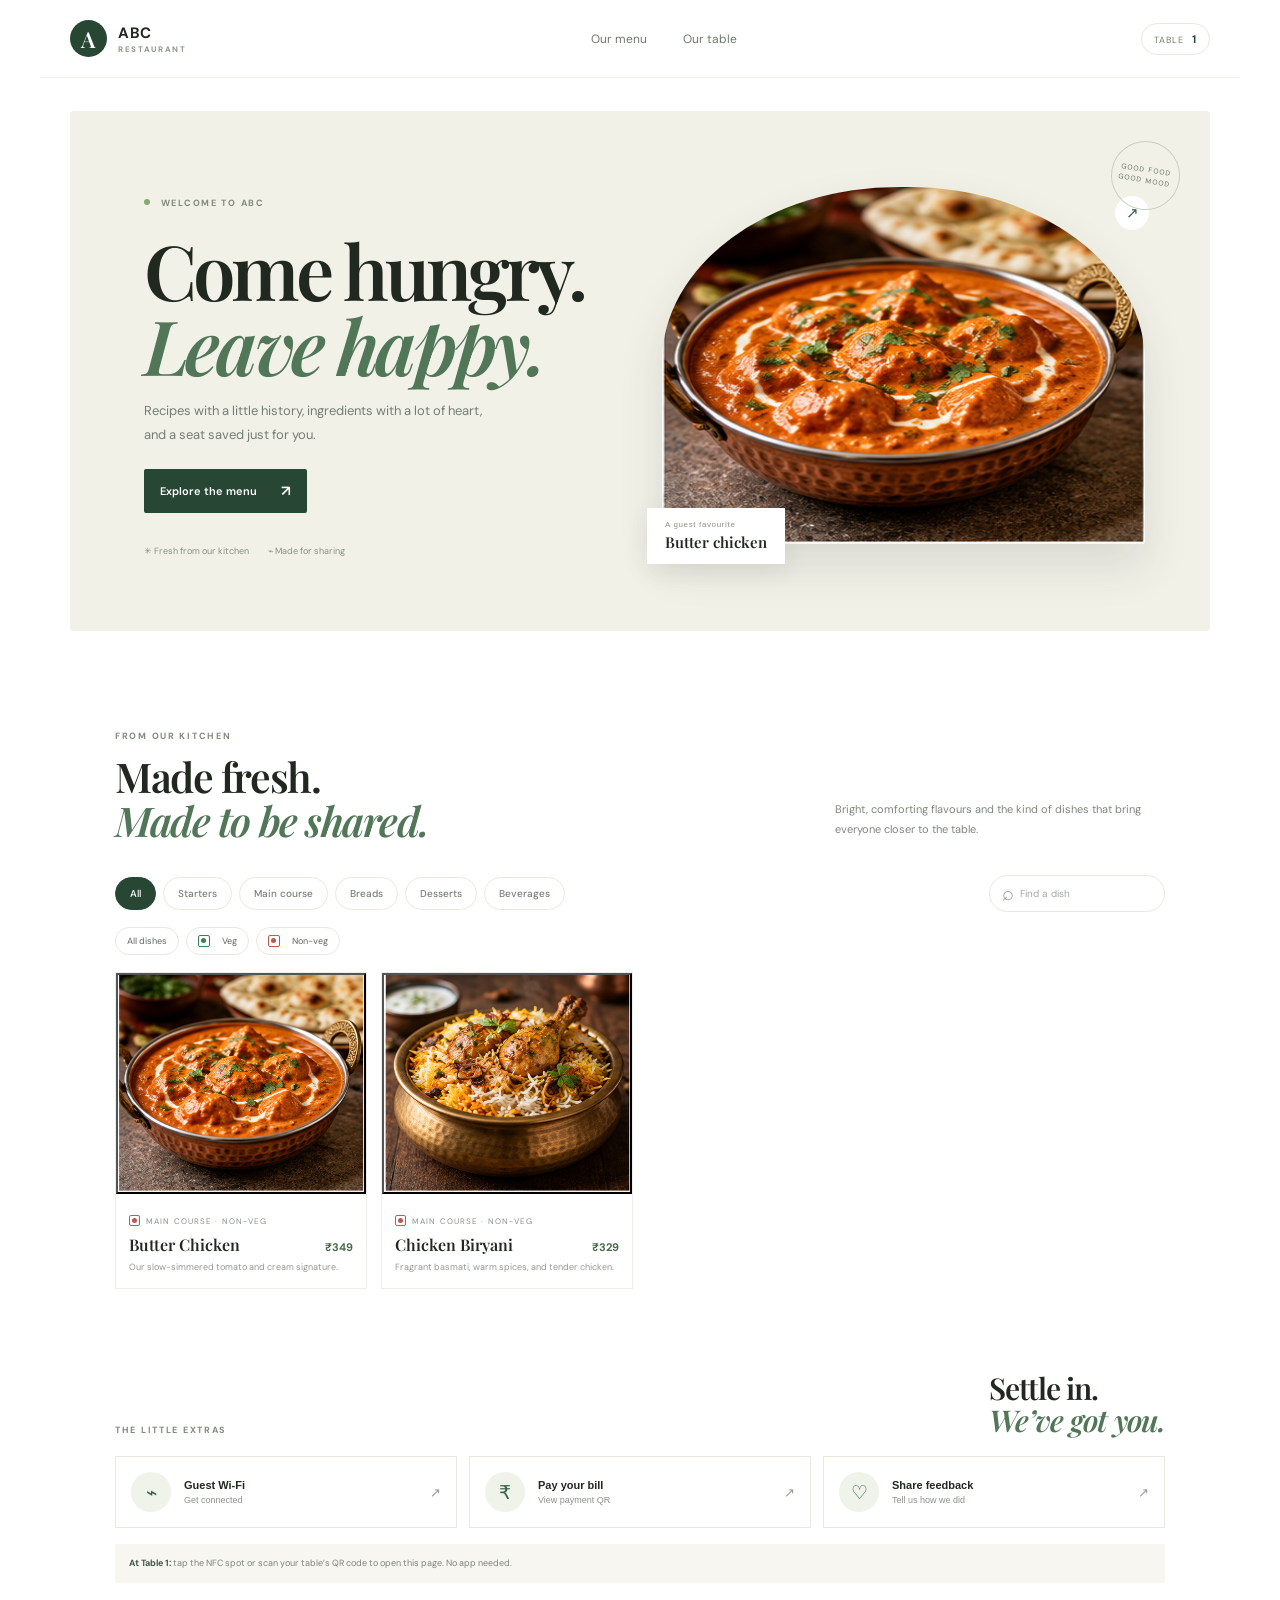
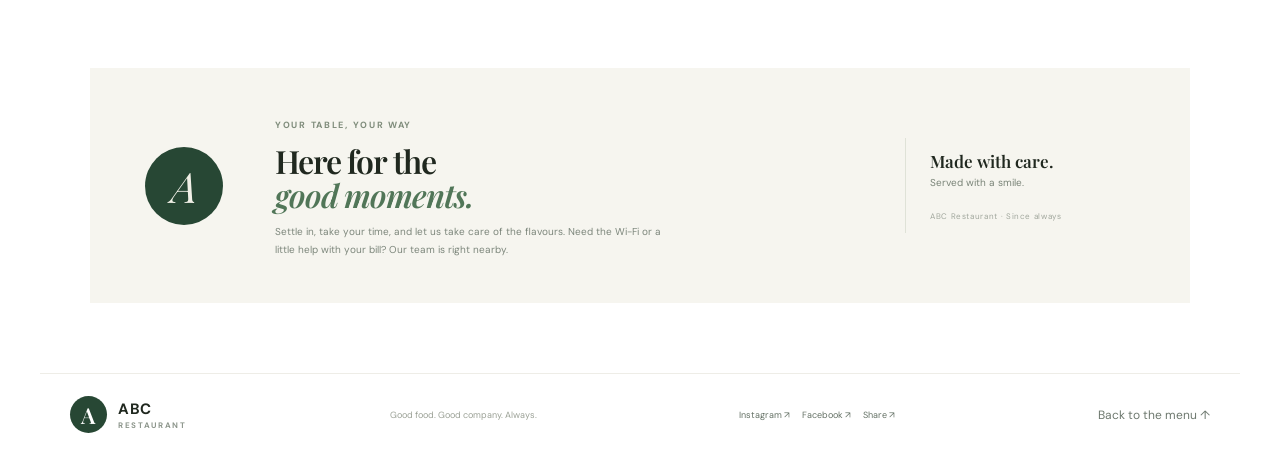
==== v2/index.html @ f4ef8fa8 "new version added new version added" ====
<!doctype html>
<html lang="en">
<head>
  <meta charset="utf-8"><meta name="viewport" content="width=device-width,initial-scale=1">
  <meta name="theme-color" content="#f8f6f0"><meta name="description" content="Seasonal Indian cooking, served with warmth at ABC Restaurant.">
  <title>ABC Restaurant · A little taste of home</title>
  <link rel="stylesheet" href="css/style.css">
  <link rel="stylesheet" href="css/guest-tools.css">
  <link rel="stylesheet" href="css/menu-filters.css">
</head>
<body>
  <header class="site-header">
    <a class="wordmark" href="#top" aria-label="ABC Restaurant home"><span class="monogram">A</span><span>ABC <small>RESTAURANT</small></span></a>
    <nav class="desktop-nav" aria-label="Main navigation"><a href="#menu">Our menu</a><a href="#story">Our table</a></nav>
    <span class="table-chip">TABLE <b id="table-number">1</b></span>
  </header>

  <main id="top">
    <section class="hero">
      <div class="hero-copy"><span class="eyebrow"><i></i> WELCOME TO ABC</span><h1>Come hungry.<br><em>Leave happy.</em></h1><p>Recipes with a little history, ingredients with a lot of heart, and a seat saved just for you.</p><a class="primary-link" href="#menu">Explore the menu <span>↗</span></a><div class="hero-meta"><span>✳ Fresh from our kitchen</span><span>⌁ Made for sharing</span></div></div>
      <button class="hero-photo photo-trigger" data-photo="1" aria-label="View our butter chicken"><span class="hero-image"></span><span class="photo-label">A guest favourite <b>Butter chicken</b></span><span class="expand-icon">↗</span></button>
      <span class="hero-stamp">GOOD FOOD<br>GOOD MOOD</span>
    </section>

    <section class="menu-section" id="menu">
      <div class="section-intro"><div><span class="eyebrow">FROM OUR KITCHEN</span><h2>Made fresh.<br><em>Made to be shared.</em></h2></div><p>Bright, comforting flavours and the kind of dishes that bring everyone closer to the table.</p></div>
      <div class="menu-controls"><div class="category-list" id="categories" aria-label="Filter menu categories"></div><label class="search"><span aria-hidden="true">⌕</span><input id="search" type="search" placeholder="Find a dish" aria-label="Search dishes"></label></div>
      <div class="diet-filters" id="diet-filters" role="group" aria-label="Filter by dietary preference"></div>
      <div class="dish-grid" id="dish-grid"></div>
    </section>

    <section class="guest-tools" aria-label="Guest information"><div class="tools-heading"><span class="eyebrow">THE LITTLE EXTRAS</span><h2>Settle in.<br><em>We’ve got you.</em></h2></div><div class="tool-grid"><button type="button" class="tool-card" data-tool="wifi"><span class="tool-icon">⌁</span><span><b>Guest Wi-Fi</b><small>Get connected</small></span><span class="tool-arrow">↗</span></button><button type="button" class="tool-card" data-tool="pay"><span class="tool-icon">₹</span><span><b>Pay your bill</b><small>View payment QR</small></span><span class="tool-arrow">↗</span></button><button type="button" class="tool-card" data-tool="review"><span class="tool-icon">♡</span><span><b>Share feedback</b><small>Tell us how we did</small></span><span class="tool-arrow">↗</span></button></div><p class="entry-note"><b>At Table <span id="entry-table">1</span>:</b> tap the NFC spot or scan your table’s QR code to open this page. No app needed.</p></section>

    <section class="table-story" id="story"><div class="story-symbol">A</div><div><span class="eyebrow">YOUR TABLE, YOUR WAY</span><h2>Here for the<br><em>good moments.</em></h2><p>Settle in, take your time, and let us take care of the flavours. Need the Wi-Fi or a little help with your bill? Our team is right nearby.</p></div><div class="story-note"><b>Made with care.</b><span>Served with a smile.</span><small>ABC Restaurant · Since always</small></div></section>
  </main>

  <footer><a class="wordmark" href="#top"><span class="monogram">A</span><span>ABC <small>RESTAURANT</small></span></a><span>Good food. Good company. Always.</span><nav class="social-links" aria-label="Social media"><a data-social="instagram" href="https://www.instagram.com/" target="_blank" rel="noopener noreferrer" aria-label="ABC Restaurant on Instagram">Instagram ↗</a><a data-social="facebook" href="https://www.facebook.com/" target="_blank" rel="noopener noreferrer" aria-label="ABC Restaurant on Facebook">Facebook ↗</a><a data-social="share" href="#" aria-label="Share ABC Restaurant">Share ↗</a></nav><a href="#menu">Back to the menu ↑</a></footer>

  <div class="image-viewer" id="image-viewer" aria-hidden="true" role="dialog" aria-modal="true" aria-label="Food photograph"><button class="viewer-close" aria-label="Close image">×</button><div class="viewer-photo" id="viewer-photo"></div><div class="viewer-caption"><span id="viewer-category">ABC RESTAURANT</span><strong id="viewer-title"></strong></div></div>
  <div class="utility-overlay" id="utility-overlay" aria-hidden="true"><section class="utility-dialog" role="dialog" aria-modal="true" aria-labelledby="utility-title"><button class="utility-close" aria-label="Close">×</button><span class="eyebrow" id="utility-eyebrow">ABC RESTAURANT</span><h2 id="utility-title"></h2><div id="utility-content"></div></section></div>
  <script src="js/app.js"></script>
  <script src="js/feedback-whatsapp.js"></script>
</body>
</html>
---- v2/css/style.css ----
@import url('https://fonts.googleapis.com/css2?family=DM+Sans:wght@400;500;600;700&family=Playfair+Display:ital,wght@0,600;0,700;1,600;1,700&display=swap');
:root{--ink:#20281f;--muted:#788176;--green:#365f45;--green-dark:#274734;--cream:#f8f6f0;--line:#eae8df;--serif:'Playfair Display',Georgia,serif;--sans:'DM Sans',Arial,sans-serif}*{box-sizing:border-box}html{scroll-behavior:smooth}body{margin:0;background:#fff;color:var(--ink);font-family:var(--sans);-webkit-font-smoothing:antialiased}.site-header{height:78px;max-width:1200px;padding:0 30px;margin:auto;display:flex;align-items:center;justify-content:space-between;border-bottom:1px solid #f0efe9}.wordmark{display:flex;align-items:center;gap:11px;color:var(--ink);text-decoration:none;font-size:15px;font-weight:700;letter-spacing:.04em}.monogram{height:37px;width:37px;display:grid;place-items:center;background:var(--green-dark);border-radius:50%;color:white;font:600 22px var(--serif)}.wordmark small{display:block;margin-top:1px;font:700 8px var(--sans);letter-spacing:.21em;color:#8c958b}.desktop-nav{display:flex;gap:36px}.desktop-nav a,footer>a:last-child{font-size:12px;text-decoration:none;color:#6e796f}.desktop-nav a:hover,footer>a:last-child:hover{color:var(--green)}.table-chip{border:1px solid var(--line);border-radius:30px;padding:8px 12px;font-size:9px;letter-spacing:.13em;color:#768073}.table-chip b{font-size:11px;color:var(--green-dark);margin-left:4px}.hero{max-width:1140px;min-height:520px;margin:33px auto 0;padding:45px 60px 40px 74px;background:#f1f1e8;border-radius:4px;display:grid;grid-template-columns:1fr 1fr;align-items:center;position:relative;overflow:hidden}.hero-copy{position:relative;z-index:2}.eyebrow{font-size:9px;font-weight:700;letter-spacing:.19em;color:#7f8c7b}.eyebrow i{display:inline-block;width:6px;height:6px;background:#89a875;border-radius:50%;margin-right:7px;vertical-align:1px}.hero h1{font:600 clamp(46px,6vw,76px)/.99 var(--serif);letter-spacing:-.05em;margin:21px 0 17px}.hero h1 em,.section-intro h2 em,.table-story h2 em{color:#517658;font-weight:600}.hero-copy>p{font-size:13px;line-height:1.8;color:#737e73;max-width:360px;margin:0 0 23px}.primary-link{display:inline-flex;align-items:center;gap:24px;padding:12px 16px;background:var(--green-dark);color:white;text-decoration:none;border-radius:2px;font-size:11px;font-weight:600;transition:background .2s,transform .2s}.primary-link:hover{background:#3a6548;transform:translateY(-2px)}.primary-link span{font-size:15px}.hero-meta{display:flex;gap:19px;margin-top:32px;font-size:9px;color:#879083}.hero-photo{border:0;background:none;position:relative;width:100%;height:390px;cursor:zoom-in;display:block;padding:0}.hero-image,.dish-photo,.viewer-photo{background-image:url('../assets/menu-foods.png');background-repeat:no-repeat;background-size:400% 200%}.hero-image{position:absolute;inset:8px 5px 25px 15px;background-position:33.333% 0;border-radius:49% 49% 3px 3px;box-shadow:0 22px 45px #2d392c20;transition:transform .55s cubic-bezier(.2,.8,.2,1)}.hero-photo:hover .hero-image{transform:scale(1.035) rotate(1deg)}.photo-label{position:absolute;left:0;bottom:5px;background:white;padding:12px 18px;box-shadow:0 8px 25px #27342215;text-align:left;font-size:8px;color:#8a9387;letter-spacing:.08em}.photo-label b{display:block;color:var(--ink);font:600 15px var(--serif);letter-spacing:0;margin-top:3px}.expand-icon{position:absolute;right:1px;top:17px;width:34px;height:34px;display:grid;place-items:center;background:white;border-radius:50%;color:var(--green);font-size:15px}.hero-stamp{position:absolute;right:30px;top:30px;border:1px solid #c8d0bd;border-radius:50%;width:69px;height:69px;display:grid;place-content:center;text-align:center;font-size:7px;line-height:1.5;letter-spacing:.15em;color:#677660;transform:rotate(10deg)}.menu-section{max-width:1100px;margin:92px auto 0;padding:0 25px}.section-intro{display:flex;justify-content:space-between;align-items:end}.section-intro h2,.table-story h2{font:600 41px/1.07 var(--serif);letter-spacing:-.035em;margin:11px 0 0}.section-intro>p{max-width:330px;font-size:11px;line-height:1.8;color:#7d877d;margin:0 0 3px}.menu-controls{display:flex;justify-content:space-between;align-items:center;gap:15px;margin:32px 0 18px}.category-list{display:flex;gap:7px;overflow-x:auto;scrollbar-width:none}.category-list::-webkit-scrollbar{display:none}.category-btn{border:1px solid var(--line);border-radius:30px;background:white;padding:9px 14px;color:#788176;font:500 10px var(--sans);white-space:nowrap;cursor:pointer;transition:all .2s}.category-btn:hover,.category-btn.active{background:var(--green-dark);border-color:var(--green-dark);color:white}.search{height:37px;width:176px;flex:none;border:1px solid var(--line);border-radius:30px;display:flex;align-items:center;padding:0 12px;color:#9ba196}.search span{font-size:20px}.search input{width:100%;border:0;outline:0;font:10px var(--sans);padding-left:6px;color:var(--ink)}.search input::placeholder{color:#a4aaa1}.dish-grid{display:grid;grid-template-columns:repeat(4,minmax(0,1fr));gap:14px}.dish-card{border:1px solid #eeede7;background:white;transition:transform .25s,box-shadow .25s;animation:card-in .4s both}.dish-card:hover{transform:translateY(-5px);box-shadow:0 14px 32px #24342512}.dish-photo{width:100%;aspect-ratio:1.13;cursor:zoom-in;position:relative;overflow:hidden;background-color:#eee8db}.dish-photo::after{content:'↗';position:absolute;right:10px;top:10px;width:27px;height:27px;border-radius:50%;background:#ffffffea;color:#355640;display:grid;place-items:center;font-size:12px;opacity:0;transform:translateY(3px);transition:all .2s}.dish-card:hover .dish-photo::after{opacity:1;transform:none}.dish-info{padding:12px 13px 14px}.dish-kicker{font-size:8px;letter-spacing:.14em;color:#899283;text-transform:uppercase}.dish-title-row{display:flex;justify-content:space-between;align-items:baseline;gap:7px;margin-top:5px}.dish-title{font:600 16px var(--serif)}.dish-price{font-size:11px;font-weight:700;color:#47684a;white-space:nowrap}.dish-desc{margin:6px 0 0;font-size:9px;line-height:1.5;color:#939a91}.empty-state{grid-column:1/-1;text-align:center;padding:45px;color:#8d968b;font-size:12px}.table-story{max-width:1100px;margin:85px auto 70px;background:#f6f5ef;padding:44px 55px;display:grid;grid-template-columns:100px 1fr 230px;align-items:center;gap:30px}.story-symbol{width:78px;height:78px;background:var(--green-dark);border-radius:50%;display:grid;place-items:center;color:#f1f0e7;font:italic 42px var(--serif)}.table-story h2{font-size:32px}.table-story p{font-size:10px;line-height:1.8;color:#7c867b;max-width:390px;margin:11px 0 0}.story-note{border-left:1px solid #dfe2d7;padding:12px 0 12px 24px}.story-note b,.story-note span,.story-note small{display:block}.story-note b{font:600 17px var(--serif)}.story-note span{font-size:10px;color:#798377;margin-top:4px}.story-note small{font-size:8px;color:#a0a69c;margin-top:22px;letter-spacing:.08em}footer{max-width:1200px;padding:22px 30px 28px;margin:auto;border-top:1px solid #eeede7;display:flex;align-items:center;justify-content:space-between}footer>span{font-size:9px;color:#9ba196}.image-viewer{position:fixed;z-index:50;inset:0;background:#172019eF;display:flex;align-items:center;justify-content:center;flex-direction:column;opacity:0;visibility:hidden;transition:opacity .25s,visibility .25s;padding:30px}.image-viewer.open{opacity:1;visibility:visible}.viewer-photo{width:min(72vw,700px);height:min(72vh,650px);background-color:#e8e1d2;box-shadow:0 25px 70px #0005;transform:scale(.82) translateY(18px);transition:transform .5s cubic-bezier(.16,1,.3,1);background-size:400% 200%}.image-viewer.open .viewer-photo{transform:scale(1) translateY(0)}.viewer-close{position:absolute;top:24px;right:28px;border:1px solid #ffffff55;background:#ffffff12;color:white;border-radius:50%;width:42px;height:42px;font-size:27px;cursor:pointer}.viewer-caption{width:min(72vw,700px);padding-top:14px;color:white;display:flex;align-items:baseline;justify-content:space-between}.viewer-caption span{font-size:9px;letter-spacing:.15em;color:#c9d0c3}.viewer-caption strong{font:600 22px var(--serif)}body.viewer-open{overflow:hidden}@keyframes card-in{from{opacity:0;transform:translateY(10px)}to{opacity:1;transform:none}}@media(max-width:850px){.hero{margin:20px 18px 0;padding:35px 34px;min-height:440px}.hero h1{font-size:56px}.hero-photo{height:335px}.menu-section,.table-story{margin-top:65px}.dish-grid{grid-template-columns:repeat(3,minmax(0,1fr))}.table-story{margin-left:18px;margin-right:18px;padding:34px;grid-template-columns:72px 1fr}.story-symbol{width:62px;height:62px}.story-note{grid-column:2;border-left:0;border-top:1px solid #dfe2d7;padding:15px 0 0}.story-note small{margin-top:9px}}@media(max-width:600px){.site-header{height:64px;padding:0 17px}.monogram{width:32px;height:32px;font-size:18px}.wordmark{font-size:13px}.wordmark small{font-size:7px}.desktop-nav{gap:16px}.desktop-nav a{font-size:10px}.table-chip{font-size:8px;padding:7px 9px}.hero{margin:14px 12px 0;padding:27px 22px 16px;grid-template-columns:1fr;min-height:unset}.hero h1{font-size:49px;margin:15px 0 12px}.hero-copy>p{font-size:11px;max-width:300px}.hero-meta{margin-top:20px;gap:12px;font-size:8px}.hero-photo{height:260px;margin-top:12px}.hero-image{inset:0 8px 17px 8px}.hero-stamp{right:13px;top:13px;width:57px;height:57px;font-size:6px}.photo-label{left:0;bottom:2px;padding:9px 13px}.photo-label b{font-size:13px}.menu-section{margin:57px auto 0;padding:0 16px}.section-intro{display:block}.section-intro h2{font-size:34px}.section-intro>p{margin:12px 0 0;max-width:330px}.menu-controls{align-items:stretch;flex-direction:column;margin:22px 0 14px}.category-list{margin-right:-16px;padding-right:16px}.category-btn{padding:8px 12px}.search{width:100%;height:35px}.dish-grid{grid-template-columns:repeat(2,minmax(0,1fr));gap:9px}.dish-photo{aspect-ratio:1.02}.dish-info{padding:10px}.dish-title{font-size:14px}.dish-price{font-size:10px}.dish-desc{font-size:8px}.table-story{margin:55px 12px 45px;padding:24px 20px;grid-template-columns:48px 1fr;gap:14px}.story-symbol{width:45px;height:45px;font-size:28px}.table-story h2{font-size:27px}.table-story p{font-size:9px}.story-note{grid-column:1/-1;margin-left:0}.story-note b{font-size:15px}footer{padding:18px 15px;gap:8px;flex-wrap:wrap}footer>span{order:3;width:100%}footer>a:last-child{font-size:9px}.image-viewer{padding:18px}.viewer-photo{width:92vw;height:62vh}.viewer-caption{width:92vw}.viewer-caption strong{font-size:17px}.viewer-close{right:15px;top:14px;width:37px;height:37px}}
---- v2/css/guest-tools.css ----
.guest-tools{max-width:1100px;margin:76px auto 0;padding:0 25px}.tools-heading{display:flex;align-items:end;justify-content:space-between;margin-bottom:20px}.tools-heading h2{font:600 30px/1.05 var(--serif);letter-spacing:-.03em;margin:8px 0 0}.tools-heading h2 em{color:#517658}.tool-grid{display:grid;grid-template-columns:repeat(3,1fr);gap:12px}.tool-card{display:flex;align-items:center;gap:13px;text-align:left;padding:15px;border:1px solid var(--line);background:#fff;color:var(--ink);cursor:pointer;transition:transform .2s,border .2s,box-shadow .2s}.tool-card:hover{transform:translateY(-3px);border-color:#d2ddcd;box-shadow:0 10px 24px #2535230c}.tool-icon{width:40px;height:40px;display:grid;place-items:center;border-radius:50%;background:#eff3e9;color:var(--green);font-size:19px}.tool-card b,.tool-card small{display:block}.tool-card b{font-size:11px}.tool-card small{margin-top:4px;color:#8b9388;font-size:9px}.tool-arrow{margin-left:auto;color:#91a08f}.entry-note{margin:16px 0 0;padding:12px 14px;background:#f7f6f0;color:#7c8678;font-size:9px;line-height:1.6}.entry-note b{color:#405a43}.utility-overlay{position:fixed;z-index:70;inset:0;background:#182119a8;display:grid;place-items:center;padding:20px;opacity:0;visibility:hidden;transition:opacity .22s,visibility .22s}.utility-overlay.open{opacity:1;visibility:visible}.utility-dialog{position:relative;width:min(100%,430px);background:#fff;padding:30px;border-radius:3px;box-shadow:0 22px 75px #0003;transform:translateY(15px) scale(.97);transition:transform .34s cubic-bezier(.16,1,.3,1)}.utility-overlay.open .utility-dialog{transform:translateY(0) scale(1)}.utility-close{position:absolute;top:14px;right:16px;border:0;background:none;font-size:25px;color:#818b7f;cursor:pointer}.utility-dialog h2{font:600 29px var(--serif);margin:9px 0 12px}.utility-copy{font-size:11px;line-height:1.7;color:#7e897c}.utility-value{margin:17px 0;padding:16px;text-align:center;background:#f4f5ee;font-size:12px;color:#314b37}.utility-value strong{font-size:15px}.payment-placeholder{display:block;width:152px;height:152px;margin:15px auto 8px;padding:7px;border:1px solid #e8e8e0;image-rendering:pixelated}.utility-disclaimer{font-size:9px;text-align:center;color:#989f94}.stars{display:flex;justify-content:center;gap:8px;margin:17px 0}.stars button{border:0;background:none;color:#d8d9d3;font-size:29px;cursor:pointer}.stars button.active{color:#d7a84a}.feedback-text{display:block;width:100%;resize:vertical;border:1px solid #e7e8e1;padding:11px;font:11px var(--sans);margin-bottom:12px}.utility-submit{width:100%;padding:11px;background:var(--green-dark);color:white;border:0;font:600 11px var(--sans);cursor:pointer}.utility-confirm{margin-top:10px;text-align:center;color:#426c4a;font-size:10px;min-height:15px}@media(max-width:850px){.guest-tools{margin:60px 18px 0;padding:0}.tool-card{padding:12px;gap:9px}.tool-icon{width:34px;height:34px}}@media(max-width:600px){.guest-tools{margin:52px 16px 0}.tools-heading h2{font-size:26px}.tool-grid{grid-template-columns:1fr;gap:8px}.tool-card{padding:12px}.entry-note{font-size:8px}.utility-dialog{padding:26px 20px}.payment-placeholder{width:138px;height:138px}}
---- v2/css/menu-filters.css ----
.diet-filters{display:flex;gap:7px;align-items:center;margin:-3px 0 17px}.diet-btn{display:inline-flex;align-items:center;gap:7px;border:1px solid var(--line);border-radius:30px;background:#fff;padding:7px 11px;color:#737d72;font:500 9px var(--sans);cursor:pointer;transition:all .18s}.diet-btn:hover,.diet-btn.active{background:#f1f4ed;border-color:#cfd9c9;color:#34543c}.diet-mark{display:inline-block;position:relative;width:12px;height:12px;border:1.3px solid currentColor;border-radius:2px;vertical-align:-2px;margin-right:5px}.diet-mark::after{content:'';position:absolute;left:2.4px;top:2.4px;width:5px;height:5px;border-radius:50%;background:currentColor}.diet-mark.veg{color:#39804e}.diet-mark.nonveg{color:#bd594d}.dish-kicker .diet-mark{width:11px;height:11px;margin-right:6px}.social-links{display:flex;align-items:center;gap:12px}.social-links a{font-size:9px;color:#647165;text-decoration:none}.social-links a:hover{color:var(--green);text-decoration:underline}@media(max-width:600px){.diet-filters{margin:-5px 0 13px}.diet-btn{padding:7px 10px}footer .social-links{order:2;width:100%;justify-content:flex-start;padding:7px 0}footer>span{order:3}footer>a:last-child{order:4}}
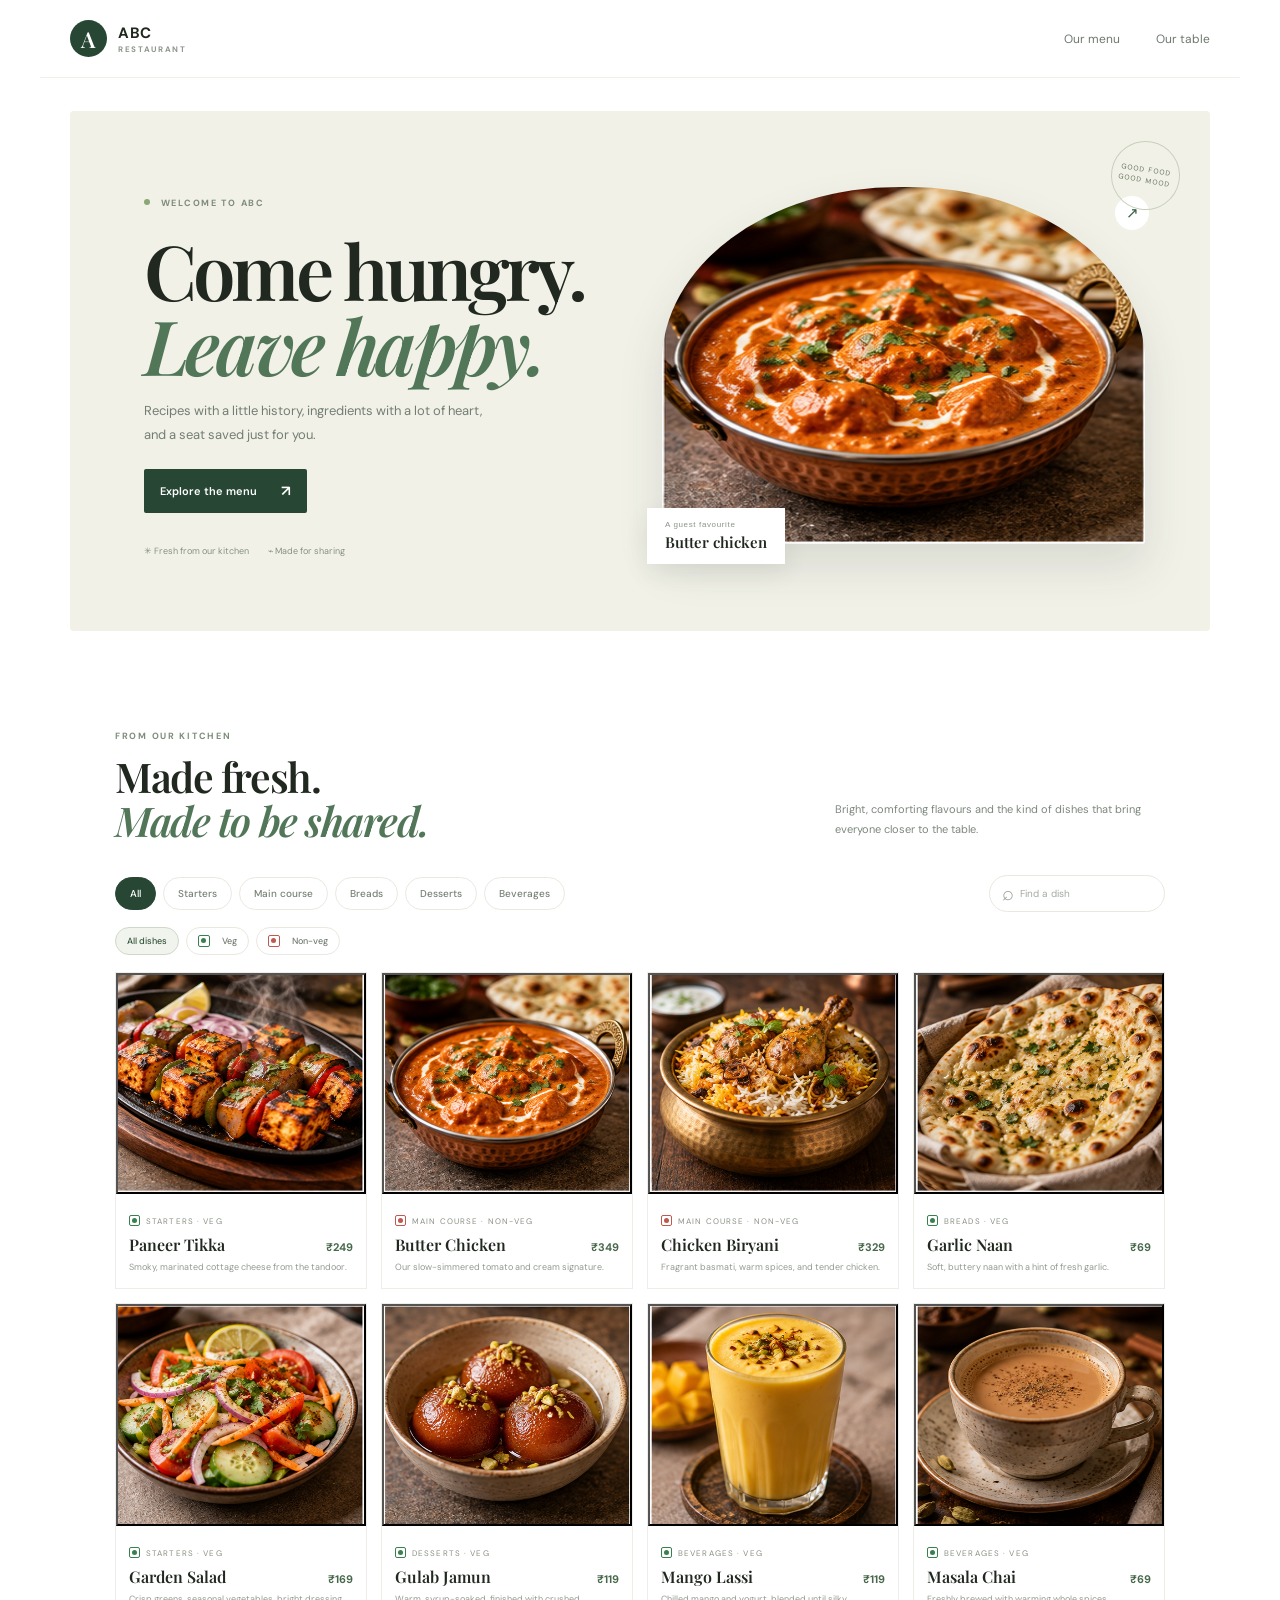
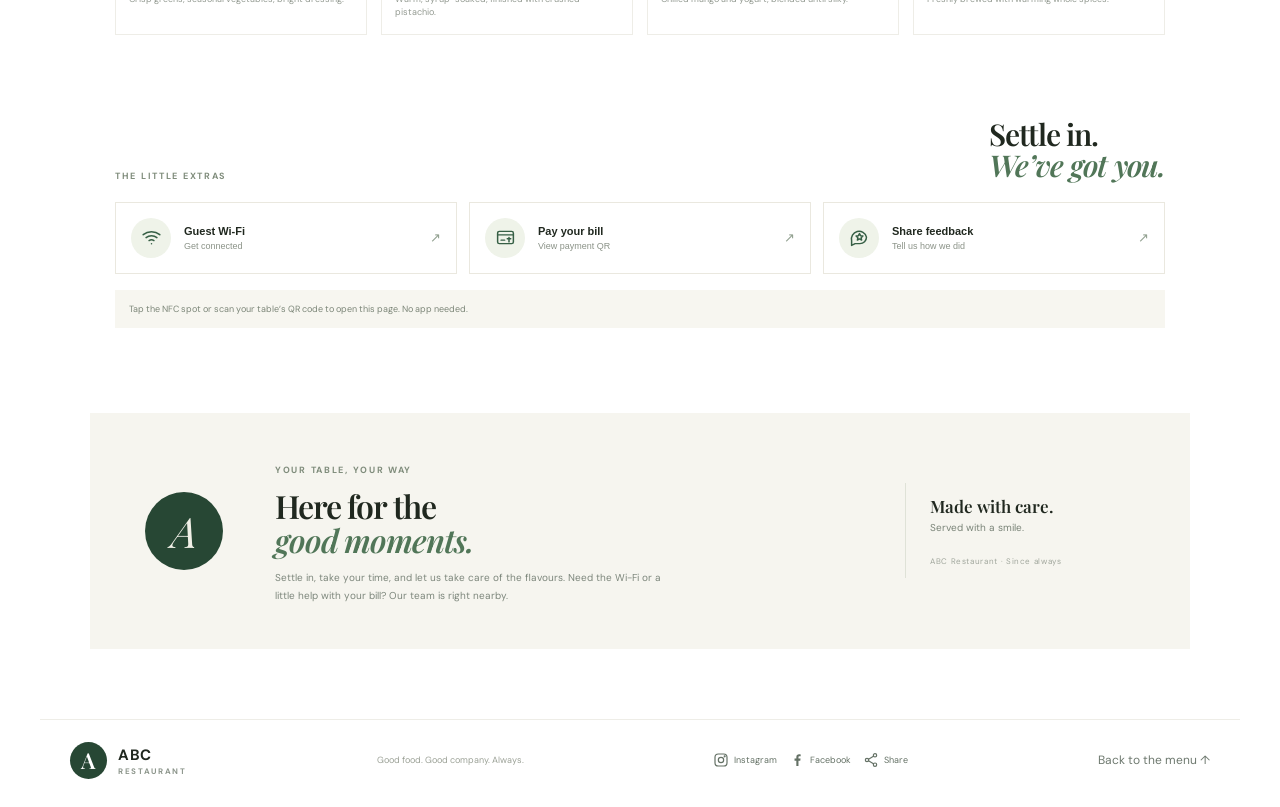
==== commit 2f270265: "new changes" ====
--- a/v2/index.html
+++ b/v2/index.html
@@ -12,7 +12,6 @@
   <header class="site-header">
     <a class="wordmark" href="#top" aria-label="ABC Restaurant home"><span class="monogram">A</span><span>ABC <small>RESTAURANT</small></span></a>
     <nav class="desktop-nav" aria-label="Main navigation"><a href="#menu">Our menu</a><a href="#story">Our table</a></nav>
-    <span class="table-chip">TABLE <b id="table-number">1</b></span>
   </header>
 
   <main id="top">
@@ -29,12 +28,12 @@
       <div class="dish-grid" id="dish-grid"></div>
     </section>
 
-    <section class="guest-tools" aria-label="Guest information"><div class="tools-heading"><span class="eyebrow">THE LITTLE EXTRAS</span><h2>Settle in.<br><em>We’ve got you.</em></h2></div><div class="tool-grid"><button type="button" class="tool-card" data-tool="wifi"><span class="tool-icon">⌁</span><span><b>Guest Wi-Fi</b><small>Get connected</small></span><span class="tool-arrow">↗</span></button><button type="button" class="tool-card" data-tool="pay"><span class="tool-icon">₹</span><span><b>Pay your bill</b><small>View payment QR</small></span><span class="tool-arrow">↗</span></button><button type="button" class="tool-card" data-tool="review"><span class="tool-icon">♡</span><span><b>Share feedback</b><small>Tell us how we did</small></span><span class="tool-arrow">↗</span></button></div><p class="entry-note"><b>At Table <span id="entry-table">1</span>:</b> tap the NFC spot or scan your table’s QR code to open this page. No app needed.</p></section>
+    <section class="guest-tools" aria-label="Guest information"><div class="tools-heading"><span class="eyebrow">THE LITTLE EXTRAS</span><h2>Settle in.<br><em>We’ve got you.</em></h2></div><div class="tool-grid"><button type="button" class="tool-card" data-tool="wifi"><span class="tool-icon"><svg viewBox="0 0 24 24" aria-hidden="true"><path d="M2.5 8.8a15 15 0 0 1 19 0M5.8 12.1a9.8 9.8 0 0 1 12.4 0M9.2 15.5a4.8 4.8 0 0 1 5.6 0M12 19.2h.01"/></svg></span><span><b>Guest Wi-Fi</b><small>Get connected</small></span><span class="tool-arrow">↗</span></button><button type="button" class="tool-card" data-tool="pay"><span class="tool-icon"><svg viewBox="0 0 24 24" aria-hidden="true"><rect x="3" y="5" width="18" height="14" rx="2"/><path d="M3 9h18M7 15h4"/><path d="M16 12v5m-2-3.5h4"/></svg></span><span><b>Pay your bill</b><small>View payment QR</small></span><span class="tool-arrow">↗</span></button><button type="button" class="tool-card" data-tool="review"><span class="tool-icon"><svg viewBox="0 0 24 24" aria-hidden="true"><path d="M20 11.5a7.5 7.5 0 0 1-7.5 7.5H7l-4 2v-5.2A7.5 7.5 0 1 1 20 11.5Z"/><path d="m12 7.5 1.2 2.4 2.7.4-2 1.9.5 2.7-2.4-1.3-2.4 1.3.5-2.7-2-1.9 2.7-.4z"/></svg></span><span><b>Share feedback</b><small>Tell us how we did</small></span><span class="tool-arrow">↗</span></button></div><p class="entry-note">Tap the NFC spot or scan your table’s QR code to open this page. No app needed.</p></section>
 
     <section class="table-story" id="story"><div class="story-symbol">A</div><div><span class="eyebrow">YOUR TABLE, YOUR WAY</span><h2>Here for the<br><em>good moments.</em></h2><p>Settle in, take your time, and let us take care of the flavours. Need the Wi-Fi or a little help with your bill? Our team is right nearby.</p></div><div class="story-note"><b>Made with care.</b><span>Served with a smile.</span><small>ABC Restaurant · Since always</small></div></section>
   </main>
 
-  <footer><a class="wordmark" href="#top"><span class="monogram">A</span><span>ABC <small>RESTAURANT</small></span></a><span>Good food. Good company. Always.</span><nav class="social-links" aria-label="Social media"><a data-social="instagram" href="https://www.instagram.com/" target="_blank" rel="noopener noreferrer" aria-label="ABC Restaurant on Instagram">Instagram ↗</a><a data-social="facebook" href="https://www.facebook.com/" target="_blank" rel="noopener noreferrer" aria-label="ABC Restaurant on Facebook">Facebook ↗</a><a data-social="share" href="#" aria-label="Share ABC Restaurant">Share ↗</a></nav><a href="#menu">Back to the menu ↑</a></footer>
+  <footer><a class="wordmark" href="#top"><span class="monogram">A</span><span>ABC <small>RESTAURANT</small></span></a><span>Good food. Good company. Always.</span><nav class="social-links" aria-label="Social media"><a data-social="instagram" href="https://www.instagram.com/" target="_blank" rel="noopener noreferrer" aria-label="ABC Restaurant on Instagram"><svg viewBox="0 0 24 24" aria-hidden="true"><rect x="3" y="3" width="18" height="18" rx="5"/><circle cx="12" cy="12" r="4"/><circle cx="17.5" cy="6.5" r=".7" class="icon-fill"/></svg><span>Instagram</span></a><a data-social="facebook" href="https://www.facebook.com/" target="_blank" rel="noopener noreferrer" aria-label="ABC Restaurant on Facebook"><svg viewBox="0 0 24 24" aria-hidden="true"><path d="M14.2 21v-8h2.7l.4-3.1h-3.1v-2c0-.9.3-1.5 1.6-1.5h1.7V3.6c-.3 0-1.3-.1-2.4-.1-2.4 0-4.1 1.5-4.1 4.2v2.2H8.3V13H11v8z"/></svg><span>Facebook</span></a><a data-social="share" href="#" aria-label="Share ABC Restaurant"><svg viewBox="0 0 24 24" aria-hidden="true"><circle cx="18" cy="5" r="2.5"/><circle cx="6" cy="12" r="2.5"/><circle cx="18" cy="19" r="2.5"/><path d="m8.3 10.8 7.4-4.3m-7.4 6.7 7.4 4.3"/></svg><span>Share</span></a></nav><a href="#menu">Back to the menu ↑</a></footer>
 
   <div class="image-viewer" id="image-viewer" aria-hidden="true" role="dialog" aria-modal="true" aria-label="Food photograph"><button class="viewer-close" aria-label="Close image">×</button><div class="viewer-photo" id="viewer-photo"></div><div class="viewer-caption"><span id="viewer-category">ABC RESTAURANT</span><strong id="viewer-title"></strong></div></div>
   <div class="utility-overlay" id="utility-overlay" aria-hidden="true"><section class="utility-dialog" role="dialog" aria-modal="true" aria-labelledby="utility-title"><button class="utility-close" aria-label="Close">×</button><span class="eyebrow" id="utility-eyebrow">ABC RESTAURANT</span><h2 id="utility-title"></h2><div id="utility-content"></div></section></div>
--- a/v2/css/menu-filters.css
+++ b/v2/css/menu-filters.css
@@ -1 +1,2 @@
 .diet-filters{display:flex;gap:7px;align-items:center;margin:-3px 0 17px}.diet-btn{display:inline-flex;align-items:center;gap:7px;border:1px solid var(--line);border-radius:30px;background:#fff;padding:7px 11px;color:#737d72;font:500 9px var(--sans);cursor:pointer;transition:all .18s}.diet-btn:hover,.diet-btn.active{background:#f1f4ed;border-color:#cfd9c9;color:#34543c}.diet-mark{display:inline-block;position:relative;width:12px;height:12px;border:1.3px solid currentColor;border-radius:2px;vertical-align:-2px;margin-right:5px}.diet-mark::after{content:'';position:absolute;left:2.4px;top:2.4px;width:5px;height:5px;border-radius:50%;background:currentColor}.diet-mark.veg{color:#39804e}.diet-mark.nonveg{color:#bd594d}.dish-kicker .diet-mark{width:11px;height:11px;margin-right:6px}.social-links{display:flex;align-items:center;gap:12px}.social-links a{font-size:9px;color:#647165;text-decoration:none}.social-links a:hover{color:var(--green);text-decoration:underline}@media(max-width:600px){.diet-filters{margin:-5px 0 13px}.diet-btn{padding:7px 10px}footer .social-links{order:2;width:100%;justify-content:flex-start;padding:7px 0}footer>span{order:3}footer>a:last-child{order:4}}
+.social-links a{display:inline-flex;align-items:center;gap:5px}.social-links svg{width:16px;height:16px;fill:none;stroke:currentColor;stroke-width:1.8;stroke-linecap:round;stroke-linejoin:round}.social-links [data-social="facebook"] svg{fill:currentColor;stroke:none}.tool-icon svg{width:21px;height:21px;fill:none;stroke:currentColor;stroke-width:1.7;stroke-linecap:round;stroke-linejoin:round}
